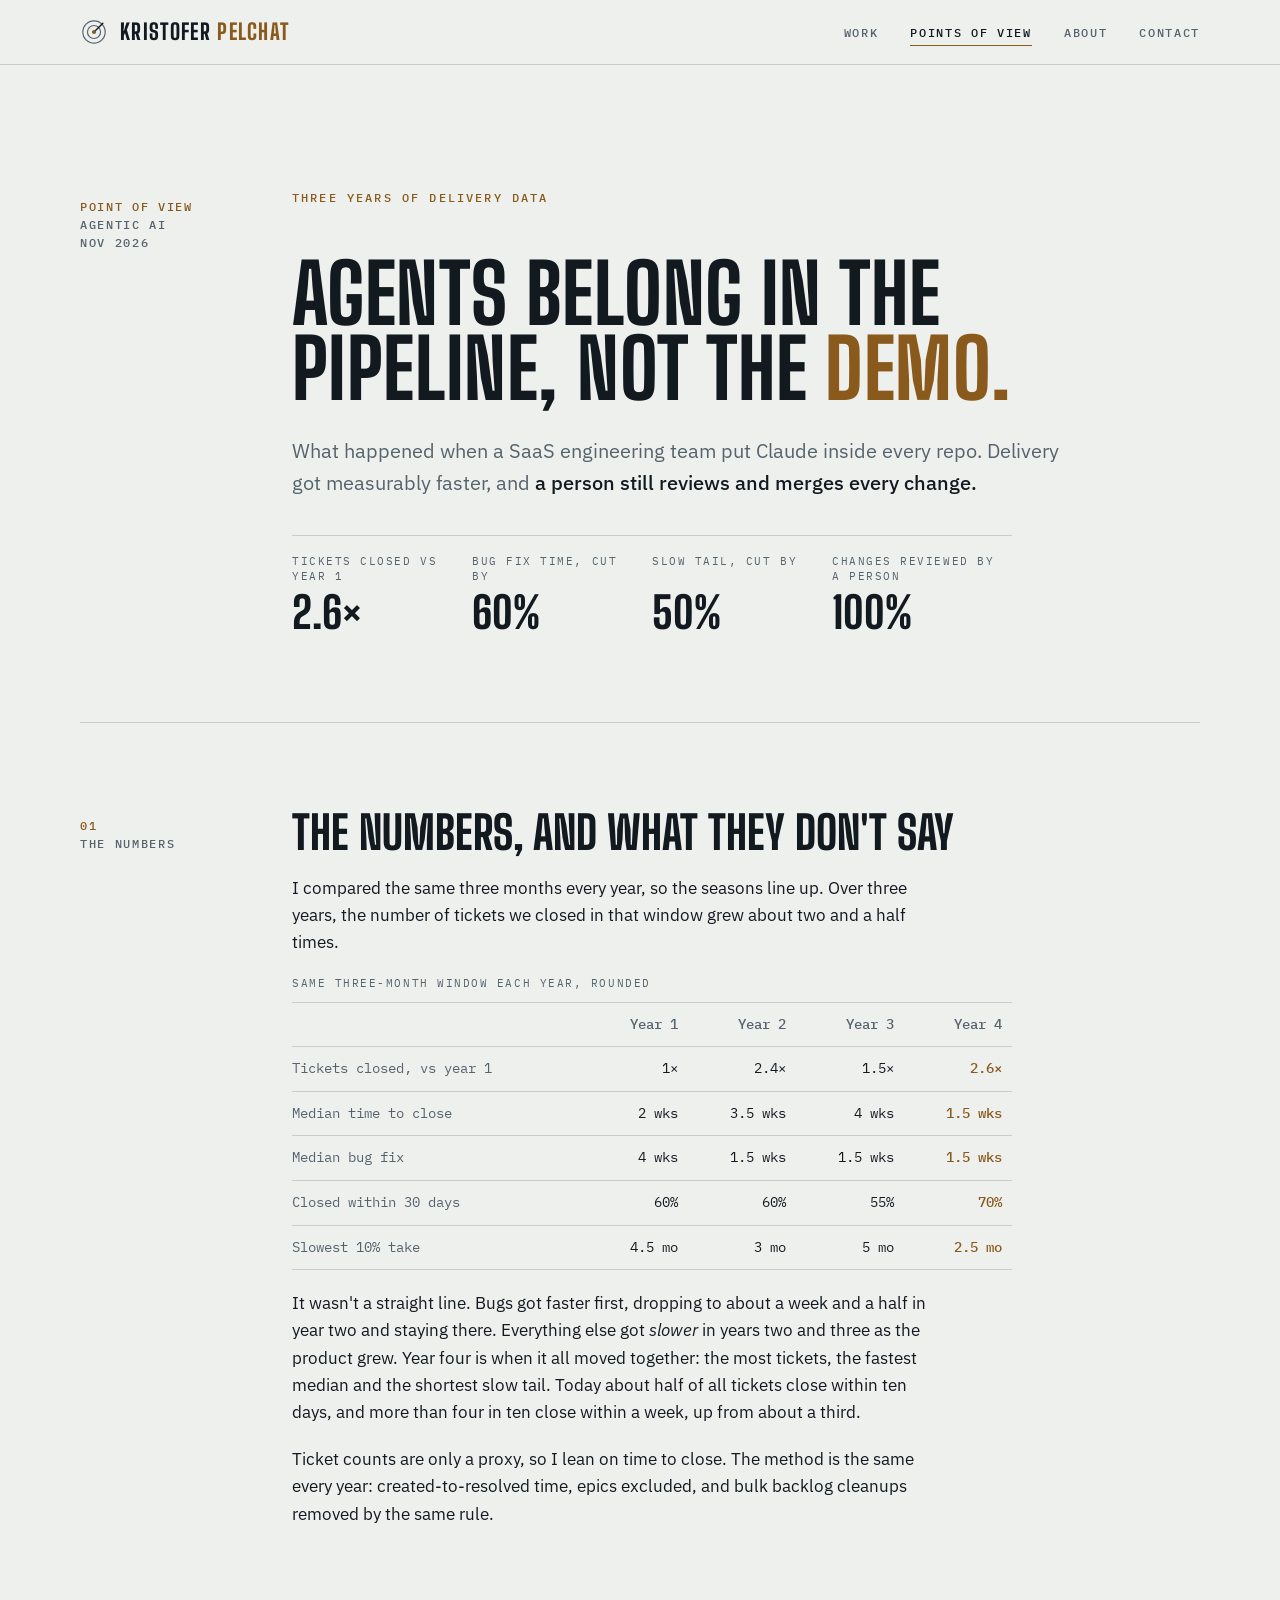
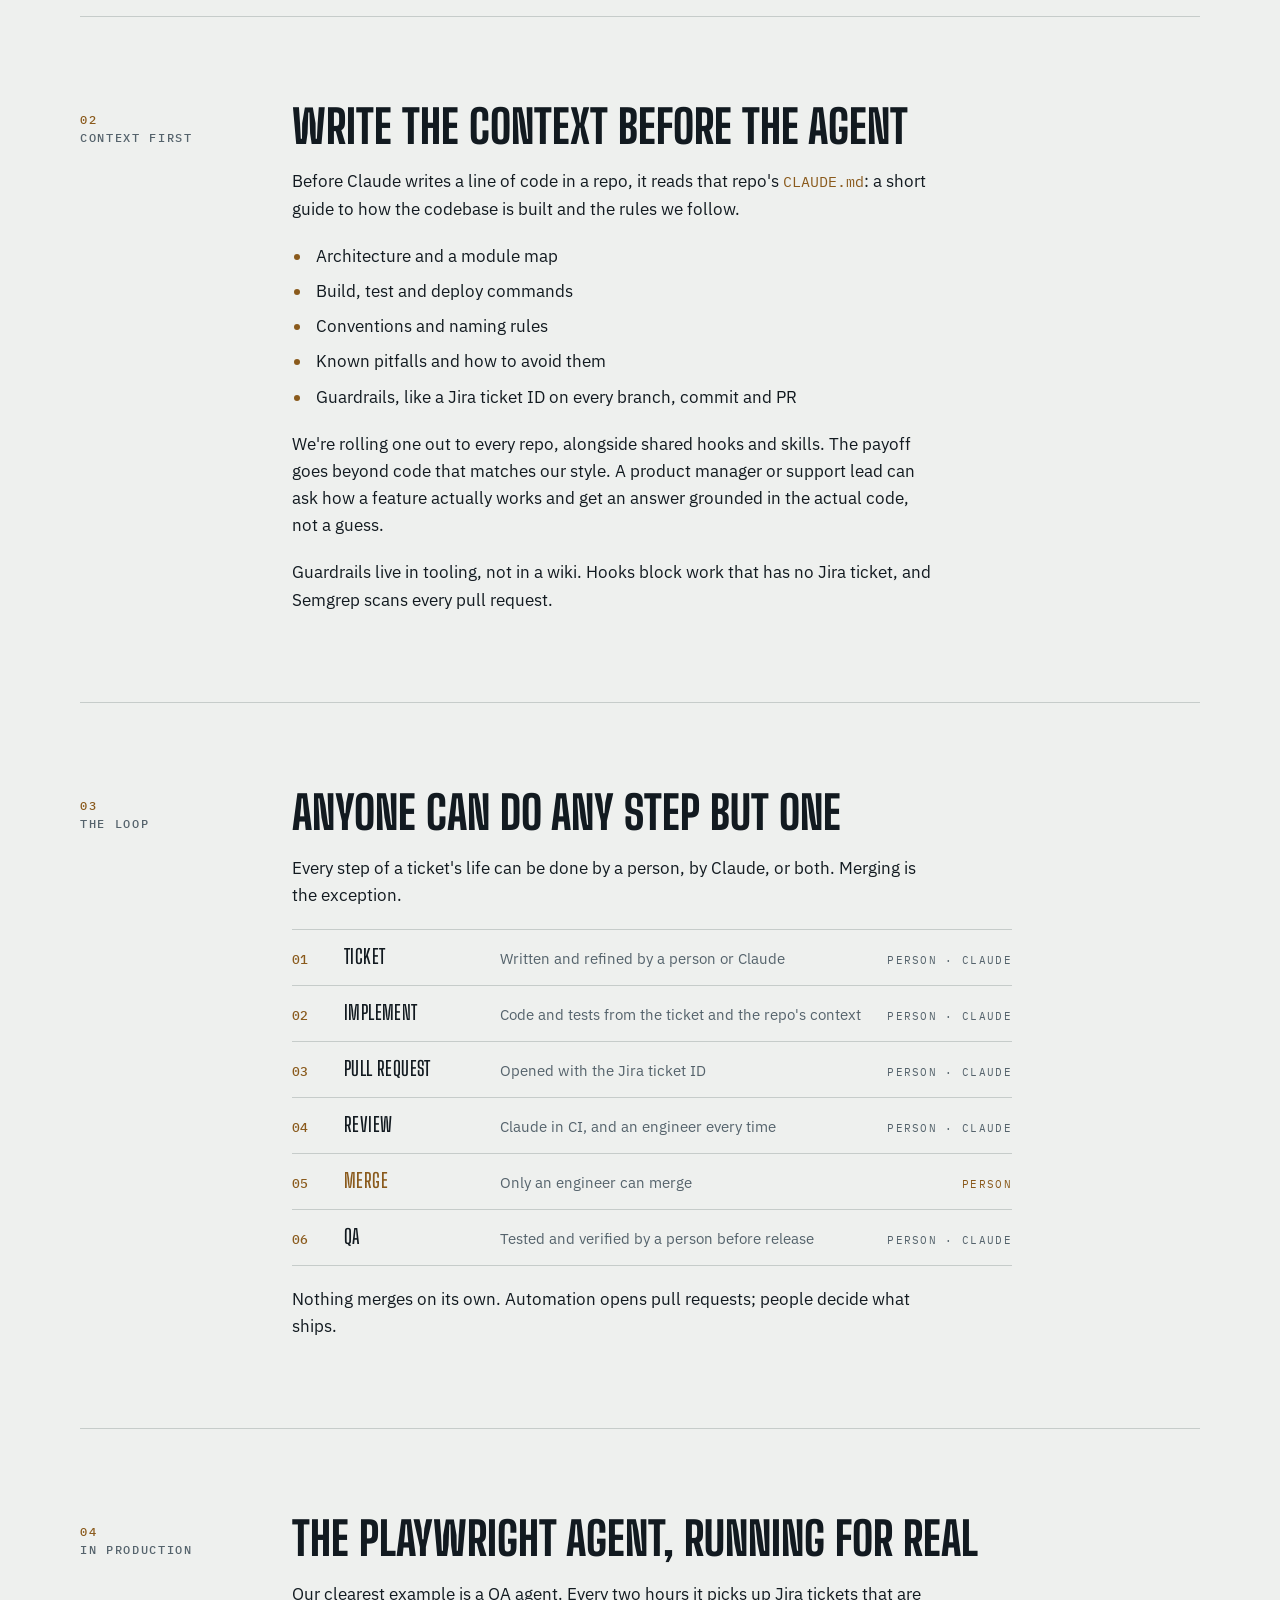
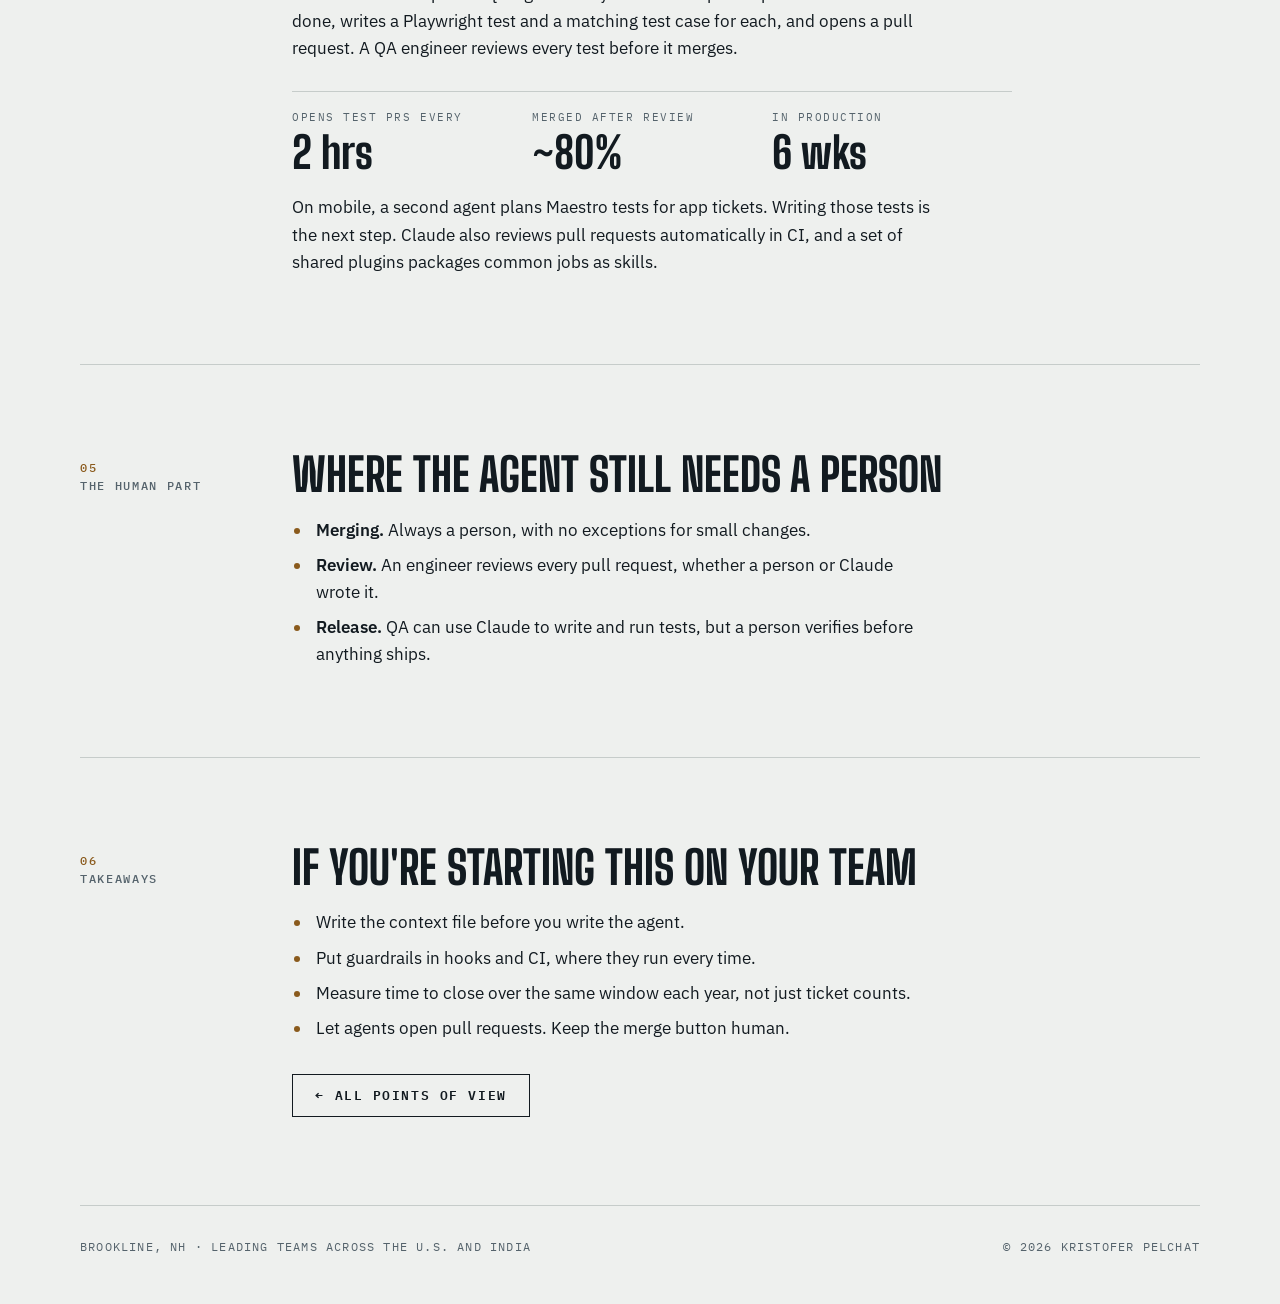
==== pov/agents-in-the-pipeline.html @ 8f32f353 "Add agents-in-the-pipeline point of view" ====
<!doctype html>
<html lang="en">
<head>
<meta charset="utf-8">
<meta name="viewport" content="width=device-width,initial-scale=1,viewport-fit=cover">
<title>Agents belong in the pipeline, not the demo · Kristofer Pelchat</title>
<meta name="description" content="What three years of delivery data say about putting Claude to work inside an engineering team, and why a person still merges every change.">
<link rel="canonical" href="https://kristoferpelchat.com/pov/agents-in-the-pipeline">
<meta property="og:type" content="article">
<meta property="og:site_name" content="Kristofer Pelchat">
<meta property="og:url" content="https://kristoferpelchat.com/pov/agents-in-the-pipeline">
<meta property="og:title" content="Agents belong in the pipeline, not the demo">
<meta property="og:description" content="What three years of delivery data say about putting Claude to work inside an engineering team, and why a person still merges every change.">
<meta property="og:image" content="https://kristoferpelchat.com/og-image.png">
<meta property="og:image:width" content="1200">
<meta property="og:image:height" content="630">
<meta property="og:image:alt" content="Kristofer Pelchat, Engineering leadership and agentic AI: I build the teams and the platforms that ship.">
<meta property="article:published_time" content="2026-11-23">
<meta name="twitter:card" content="summary_large_image">
<link rel="icon" href="/favicon.ico" sizes="48x48">
<link rel="icon" href="/favicon.svg" type="image/svg+xml">
<link rel="apple-touch-icon" href="/apple-touch-icon.png">
<meta name="theme-color" content="#0d151c" media="(prefers-color-scheme: dark)">
<meta name="theme-color" content="#eef0ee" media="(prefers-color-scheme: light)">
<link rel="preconnect" href="https://fonts.googleapis.com">
<link rel="preconnect" href="https://fonts.gstatic.com" crossorigin>
<link rel="stylesheet" href="https://fonts.googleapis.com/css2?family=Big+Shoulders+Display:wght@600;800&family=IBM+Plex+Sans:wght@400;500;600&family=IBM+Plex+Mono:wght@400;500&display=swap">
<script>document.documentElement.classList.add('js')</script>
<link rel="stylesheet" href="../styles.css">
<script src="../script.js" defer></script>
</head>
<body>

<header class="top" id="header">
  <div class="wrap">
    <a class="mark" href="../" aria-label="Kristofer Pelchat, home">
      <svg viewBox="0 0 240 240" aria-hidden="true"><g class="g" stroke-width="10" fill="none"><circle cx="120" cy="120" r="96"/><circle cx="120" cy="120" r="56"/></g><line class="l" x1="120" y1="120" x2="196" y2="44" stroke-width="12" stroke-linecap="round"/><circle class="d" cx="120" cy="120" r="18"/></svg>
      <span aria-hidden="true">Kristofer <span>Pelchat</span></span>
    </a>
    <nav class="primary" aria-label="Primary"><ul>
      <li><a href="../#work">Work</a></li>
      <li><a href="../#pov" aria-current="page">Points of view</a></li>
      <li><a href="../#about">About</a></li>
      <li><a href="../#contact">Contact</a></li>
    </ul></nav>
    <button class="burger" type="button" aria-label="Menu" aria-expanded="false" aria-controls="menu"><span></span><span></span></button>
  </div>
</header>
<nav class="menu" id="menu" aria-label="Mobile"><ul>
  <li><a href="../#work">Work</a></li>
  <li><a href="../#pov" aria-current="page">Points of view</a></li>
  <li><a href="../#about">About</a></li>
  <li><a href="../#contact">Contact</a></li>
</ul></nav>

<main class="wrap post" id="top">
  <article aria-labelledby="h-post">
    <section class="post-head">
      <div class="rail" data-reveal><b>Point of view</b>Agentic AI<br><time datetime="2026-11-23">Nov 2026</time></div>
      <div class="stack">
        <p class="eyebrow" data-reveal>Three years of delivery data</p>
        <h1 id="h-post" data-reveal data-reveal-delay="100">Agents belong in the pipeline, not the <em>demo.</em></h1>
        <p class="lede" data-reveal data-reveal-delay="200">What happened when a SaaS engineering team put Claude inside every repo. Delivery got measurably faster, and <strong>a person still reviews and merges every change.</strong></p>
        <dl class="readout" data-reveal data-reveal-delay="300">
          <div><dt>Tickets closed vs year 1</dt><dd>2.6×</dd></div>
          <div><dt>Bug fix time, cut by</dt><dd>60%</dd></div>
          <div><dt>Slow tail, cut by</dt><dd>50%</dd></div>
          <div><dt>Changes reviewed by a person</dt><dd>100%</dd></div>
        </dl>
      </div>
    </section>

    <section aria-labelledby="h-numbers">
      <div class="rail" data-reveal><b>01</b>The numbers</div>
      <div class="stack prose" data-reveal data-reveal-delay="80">
        <h2 id="h-numbers">The numbers, and what they don't say</h2>
        <p>I compared the same three months every year, so the seasons line up. Over three years, the number of tickets we closed in that window grew about two and a half times.</p>
        <div class="table-wrap" role="region" aria-labelledby="cap-fall" tabindex="0">
          <table class="data">
            <caption id="cap-fall">Same three-month window each year, rounded</caption>
            <thead><tr><th scope="col"><span class="sr">Measure</span></th><th scope="col">Year 1</th><th scope="col">Year 2</th><th scope="col">Year 3</th><th scope="col">Year 4</th></tr></thead>
            <tbody>
              <tr><th scope="row">Tickets closed, vs year 1</th><td>1×</td><td>2.4×</td><td>1.5×</td><td class="hi">2.6×</td></tr>
              <tr><th scope="row">Median time to close</th><td>2 wks</td><td>3.5 wks</td><td>4 wks</td><td class="hi">1.5 wks</td></tr>
              <tr><th scope="row">Median bug fix</th><td>4 wks</td><td>1.5 wks</td><td>1.5 wks</td><td class="hi">1.5 wks</td></tr>
              <tr><th scope="row">Closed within 30 days</th><td>60%</td><td>60%</td><td>55%</td><td class="hi">70%</td></tr>
              <tr><th scope="row">Slowest 10% take</th><td>4.5 mo</td><td>3 mo</td><td>5 mo</td><td class="hi">2.5 mo</td></tr>
            </tbody>
          </table>
        </div>
        <p>It wasn't a straight line. Bugs got faster first, dropping to about a week and a half in year two and staying there. Everything else got <em>slower</em> in years two and three as the product grew. Year four is when it all moved together: the most tickets, the fastest median and the shortest slow tail. Today about half of all tickets close within ten days, and more than four in ten close within a week, up from about a third.</p>
        <p>Ticket counts are only a proxy, so I lean on time to close. The method is the same every year: created-to-resolved time, epics excluded, and bulk backlog cleanups removed by the same rule.</p>
      </div>
    </section>

    <section aria-labelledby="h-context">
      <div class="rail" data-reveal><b>02</b>Context first</div>
      <div class="stack prose" data-reveal data-reveal-delay="80">
        <h2 id="h-context">Write the context before the agent</h2>
        <p>Before Claude writes a line of code in a repo, it reads that repo's <code>CLAUDE.md</code>: a short guide to how the codebase is built and the rules we follow.</p>
        <ul>
          <li>Architecture and a module map</li>
          <li>Build, test and deploy commands</li>
          <li>Conventions and naming rules</li>
          <li>Known pitfalls and how to avoid them</li>
          <li>Guardrails, like a Jira ticket ID on every branch, commit and PR</li>
        </ul>
        <p>We're rolling one out to every repo, alongside shared hooks and skills. The payoff goes beyond code that matches our style. A product manager or support lead can ask how a feature actually works and get an answer grounded in the actual code, not a guess.</p>
        <p>Guardrails live in tooling, not in a wiki. Hooks block work that has no Jira ticket, and Semgrep scans every pull request.</p>
      </div>
    </section>

    <section aria-labelledby="h-loop">
      <div class="rail" data-reveal><b>03</b>The loop</div>
      <div class="stack prose" data-reveal data-reveal-delay="80">
        <h2 id="h-loop">Anyone can do any step but one</h2>
        <p>Every step of a ticket's life can be done by a person, by Claude, or both. Merging is the exception.</p>
        <ol class="flow">
          <li><span class="step">Ticket</span><span class="what">Written and refined by a person or Claude</span><span class="who">Person · Claude</span></li>
          <li><span class="step">Implement</span><span class="what">Code and tests from the ticket and the repo's context</span><span class="who">Person · Claude</span></li>
          <li><span class="step">Pull request</span><span class="what">Opened with the Jira ticket ID</span><span class="who">Person · Claude</span></li>
          <li><span class="step">Review</span><span class="what">Claude in CI, and an engineer every time</span><span class="who">Person · Claude</span></li>
          <li class="human"><span class="step">Merge</span><span class="what">Only an engineer can merge</span><span class="who">Person</span></li>
          <li><span class="step">QA</span><span class="what">Tested and verified by a person before release</span><span class="who">Person · Claude</span></li>
        </ol>
        <p>Nothing merges on its own. Automation opens pull requests; people decide what ships.</p>
      </div>
    </section>

    <section aria-labelledby="h-agent">
      <div class="rail" data-reveal><b>04</b>In production</div>
      <div class="stack prose" data-reveal data-reveal-delay="80">
        <h2 id="h-agent">The Playwright agent, running for real</h2>
        <p>Our clearest example is a QA agent. Every two hours it picks up Jira tickets that are done, writes a Playwright test and a matching test case for each, and opens a pull request. A QA engineer reviews every test before it merges.</p>
        <dl class="readout three">
          <div><dt>Opens test PRs every</dt><dd>2 hrs</dd></div>
          <div><dt>Merged after review</dt><dd>~80%</dd></div>
          <div><dt>In production</dt><dd>6 wks</dd></div>
        </dl>
        <p>On mobile, a second agent plans Maestro tests for app tickets. Writing those tests is the next step. Claude also reviews pull requests automatically in CI, and a set of shared plugins packages common jobs as skills.</p>
      </div>
    </section>

    <section aria-labelledby="h-human">
      <div class="rail" data-reveal><b>05</b>The human part</div>
      <div class="stack prose" data-reveal data-reveal-delay="80">
        <h2 id="h-human">Where the agent still needs a person</h2>
        <ul>
          <li><strong>Merging.</strong> Always a person, with no exceptions for small changes.</li>
          <li><strong>Review.</strong> An engineer reviews every pull request, whether a person or Claude wrote it.</li>
          <li><strong>Release.</strong> QA can use Claude to write and run tests, but a person verifies before anything ships.</li>
        </ul>
      </div>
    </section>

    <section aria-labelledby="h-takeaways">
      <div class="rail" data-reveal><b>06</b>Takeaways</div>
      <div class="stack prose" data-reveal data-reveal-delay="80">
        <h2 id="h-takeaways">If you're starting this on your team</h2>
        <ul>
          <li>Write the context file before you write the agent.</li>
          <li>Put guardrails in hooks and CI, where they run every time.</li>
          <li>Measure time to close over the same window each year, not just ticket counts.</li>
          <li>Let agents open pull requests. Keep the merge button human.</li>
        </ul>
        <p class="post-foot"><a class="btn" href="../#pov"><span class="arrow l" aria-hidden="true">←</span> All points of view</a></p>
      </div>
    </section>
  </article>
</main>

<footer>
  <div class="wrap">
    <span>Brookline, NH · leading teams across the U.S. and India</span>
    <span>© 2026 Kristofer Pelchat</span>
  </div>
</footer>

</body>
</html>
---- styles.css ----
/* Layout: one editorial column on a deep-marine field; a mono "instrument readout" rail labels each section. Dark-first. */
:root {
  --bg: #0d151c;        /* deep marine */
  --surface: #131f29;
  --fg: #e6e9ea;
  --muted: #8d9ba5;
  --rule: #24333f;
  --accent: #c99a52;    /* brass */
  --accent-ink: #0d151c;
  --display: "Big Shoulders Display", "Arial Narrow", Impact, sans-serif;
  --body: "IBM Plex Sans", "Helvetica Neue", Arial, sans-serif;
  --mono: "IBM Plex Mono", ui-monospace, Menlo, Consolas, monospace;
  --ease: cubic-bezier(.22, .61, .36, 1);
  --hdr: 64px;
  color-scheme: dark;
}
@media (prefers-color-scheme: light) { :root:not([data-theme="dark"]) {
  --bg: #eef0ee; --surface: #e3e6e4; --fg: #121a20; --muted: #55636c; --rule: #c6ccca; --accent: #8a5a1c; --accent-ink: #f4f2ec; color-scheme: light; } }
:root[data-theme="light"] {
  --bg: #eef0ee; --surface: #e3e6e4; --fg: #121a20; --muted: #55636c; --rule: #c6ccca; --accent: #8a5a1c; --accent-ink: #f4f2ec; color-scheme: light; }

* { box-sizing: border-box; }
html { scroll-behavior: smooth; scroll-padding-top: calc(var(--hdr) + env(safe-area-inset-top, 0px)); overflow-x: clip; }
body { margin: 0; background: var(--bg); color: var(--fg); font: 400 17px/1.6 var(--body); padding-inline: clamp(16px, 5vw, 64px); -webkit-font-smoothing: antialiased; overflow-x: clip; }
html.menu-open { overflow: hidden; }
a { color: inherit; }
img { max-width: 100%; }
a:focus-visible, button:focus-visible, input:focus-visible, select:focus-visible, textarea:focus-visible { outline: 2px solid var(--accent); outline-offset: 3px; }
.wrap { max-width: 1120px; margin-inline: auto; }

/* nav: fixed translucent bar that tucks away on scroll-down and returns on scroll-up */
header.top { position: fixed; inset: 0 0 auto; z-index: 20; padding: env(safe-area-inset-top, 0px) clamp(16px, 5vw, 64px) 0; background: color-mix(in srgb, var(--bg) 78%, transparent); backdrop-filter: blur(14px); -webkit-backdrop-filter: blur(14px); border-bottom: 1px solid var(--rule); transition: transform .4s var(--ease); }
header.top.is-hidden { transform: translateY(-110%); }
header.top .wrap { display: flex; align-items: center; justify-content: space-between; gap: 16px; height: var(--hdr); }
.mark { display: inline-flex; align-items: center; gap: 12px; font: 800 22px/1 var(--display); letter-spacing: .06em; text-transform: uppercase; text-decoration: none; }
.mark span span { color: var(--accent); }
.mark svg { width: 28px; height: 28px; flex: none; transform-origin: 50% 50%; }
.mark svg .g { stroke: var(--muted); }
.mark svg .l { stroke: var(--fg); }
.mark svg .d { fill: var(--accent); }
nav.primary ul { display: flex; gap: clamp(14px, 3vw, 32px); list-style: none; margin: 0; padding: 0; }
nav.primary a, .menu a { text-decoration: none; color: var(--muted); transition: color .25s ease; }
nav.primary a { position: relative; font: 500 12px/1 var(--mono); letter-spacing: .14em; text-transform: uppercase; white-space: nowrap; padding-block: 6px; }
nav.primary a::after { content: ""; position: absolute; left: 0; right: 0; bottom: 0; height: 1px; background: var(--accent); transform: scaleX(0); transform-origin: left; transition: transform .35s var(--ease); }
nav.primary a:hover, nav.primary a[aria-current], .menu a:hover, .menu a[aria-current] { color: var(--fg); }
nav.primary a[aria-current]::after { transform: scaleX(1); }

.burger { display: none; flex-direction: column; justify-content: center; align-items: center; gap: 5px; width: 44px; height: 44px; margin-right: -10px; padding: 0; background: none; border: 0; cursor: pointer; }
.burger span { display: block; width: 22px; height: 2px; background: var(--fg); transition: transform .3s ease; }
.burger[aria-expanded="true"] span:first-child { transform: translateY(3.5px) rotate(45deg); }
.burger[aria-expanded="true"] span:last-child { transform: translateY(-3.5px) rotate(-45deg); }

.menu { position: fixed; inset: 0; z-index: 15; display: flex; flex-direction: column; justify-content: center; padding: var(--hdr) clamp(20px, 6vw, 40px) 40px; background: var(--bg); visibility: hidden; opacity: 0; transition: opacity .3s ease, visibility 0s linear .3s; }
.menu.is-open { visibility: visible; opacity: 1; transition: opacity .3s ease; }
.menu ul { list-style: none; margin: 0; padding: 0; }
.menu li + li { border-top: 1px solid var(--rule); }
.menu a { display: block; padding: 14px 0; font: 800 clamp(34px, 10vw, 48px)/1 var(--display); text-transform: uppercase; letter-spacing: .01em; transform: translateY(12px); opacity: 0; transition: transform .45s var(--ease), opacity .45s var(--ease), color .25s ease; }
.menu.is-open a { transform: none; opacity: 1; }
.menu.is-open li:nth-child(2) a { transition-delay: 50ms; }
.menu.is-open li:nth-child(3) a { transition-delay: 100ms; }
.menu.is-open li:nth-child(4) a { transition-delay: 150ms; }
@media (max-width: 760px) { nav.primary { display: none; } .burger { display: flex; } }
@media (min-width: 761px) { .menu { display: none; } }

main { padding-top: var(--hdr); }

/* section scaffold */
section { display: grid; grid-template-columns: 180px minmax(0, 1fr); gap: 32px; padding-block: clamp(56px, 9vw, 112px); border-bottom: 1px solid var(--rule); }
.rail { font: 500 12px/1.5 var(--mono); letter-spacing: .14em; text-transform: uppercase; color: var(--muted); padding-top: 6px; }
.rail b { display: block; color: var(--accent); font-weight: 500; }
@media (max-width: 760px) { section { grid-template-columns: minmax(0, 1fr); gap: 20px; } }

.eyebrow { font: 500 12px/1 var(--mono); letter-spacing: .18em; text-transform: uppercase; color: var(--accent); margin: 0 0 24px; }
h1, h2, h3 { font-family: var(--display); text-transform: uppercase; text-wrap: balance; margin: 0; }
h1 { font-weight: 800; font-size: clamp(48px, 8.4vw, 112px); line-height: .92; letter-spacing: .005em; }
h1 em { font-style: normal; color: var(--accent); }
h2 { font-weight: 800; font-size: clamp(36px, 5vw, 60px); line-height: .95; }
h3 { font-weight: 600; font-size: clamp(24px, 2.6vw, 30px); line-height: 1.05; letter-spacing: .01em; }
p { max-width: 64ch; margin: 0; }
.lede { font-size: clamp(18px, 1.6vw, 20px); color: var(--muted); }
.lede strong { color: var(--fg); font-weight: 500; }
.stack { display: grid; gap: 28px; }

/* hero */
.hero { padding-block: clamp(72px, 12vw, 152px); }
.ctas { display: flex; gap: 12px; flex-wrap: wrap; }
.btn { display: inline-flex; align-items: center; gap: 10px; padding: 14px 22px; font: 600 13px/1 var(--mono); letter-spacing: .12em; text-transform: uppercase; text-decoration: none; border: 1px solid var(--fg); transition: transform .25s var(--ease), background-color .25s ease, color .25s ease; }
.btn.primary { background: var(--accent); border-color: var(--accent); color: var(--accent-ink); }
.btn:not(.primary):hover { background: var(--fg); color: var(--bg); }
.btn:hover { transform: translateY(-1px); }
.readout { display: grid; grid-template-columns: repeat(4, minmax(0, 1fr)); border-top: 1px solid var(--rule); margin: 8px 0 0; }
.readout div { padding: 18px 16px 0 0; }
.readout dt { font: 400 11px/1.4 var(--mono); letter-spacing: .14em; text-transform: uppercase; color: var(--muted); }
.readout dd { margin: 6px 0 0; font: 800 clamp(30px, 3.4vw, 44px)/1 var(--display); font-variant-numeric: tabular-nums; }
@media (max-width: 640px) { .readout { grid-template-columns: repeat(2, minmax(0, 1fr)); row-gap: 12px; } }

/* work index: rows on the left, a sticky preview that follows the hovered row */
.work-index { display: grid; grid-template-columns: minmax(0, 1fr) 340px; gap: 48px; align-items: start; }
.work { list-style: none; margin: 0; padding: 0; border-top: 1px solid var(--rule); }
.work > li { display: grid; grid-template-columns: 56px minmax(0, 1fr) auto; gap: 8px 24px; padding-block: 28px; border-bottom: 1px solid var(--rule); transition: opacity .35s ease; }
@media (hover: hover) { .work-index:hover .work > li:not(.is-active) { opacity: .42; } }
.work h3 { font-size: clamp(28px, 3.4vw, 42px); }
.work .n { font: 500 13px/1.9 var(--mono); color: var(--accent); font-variant-numeric: tabular-nums; }
.work .meta { font: 400 12px/1.5 var(--mono); letter-spacing: .1em; text-transform: uppercase; color: var(--muted); margin-top: 8px; }
.work p { color: var(--muted); margin-top: 10px; font-size: 16px; }
.work .points { margin: 10px 0 0; padding-left: 18px; color: var(--muted); font-size: 16px; }
.work .points li { padding-left: 4px; }
.work .points li::marker { color: var(--accent); }
.work .points li + li { margin-top: 4px; }
.work .yr { font: 500 13px/1.9 var(--mono); color: var(--muted); white-space: nowrap; font-variant-numeric: tabular-nums; }
.preview { position: sticky; top: calc(var(--hdr) + 32px); height: 440px; background: var(--surface); border: 1px solid var(--rule); overflow: hidden; }
.panel { position: absolute; inset: 0; opacity: 0; transform: scale(1.03); transition: opacity .5s ease, transform .9s var(--ease); }
.panel.is-active { opacity: 1; transform: none; }
.panel svg { position: absolute; inset: 0; width: 100%; height: 100%; }
.panel figcaption { position: absolute; left: 24px; right: 24px; bottom: 22px; font: 400 12px/1.5 var(--mono); letter-spacing: .04em; color: var(--fg); }
.panel .dim { stroke: var(--rule); }
.panel .mid { stroke: var(--muted); }
.panel .hi { stroke: var(--fg); }
.panel .acc { fill: var(--accent); }
.panel .accs { stroke: var(--accent); }
.panel .soft { fill: color-mix(in srgb, var(--fg) 6%, transparent); }
.panel text { fill: var(--muted); font: 500 12px var(--mono); letter-spacing: .2em; }
.panel text.on { fill: var(--fg); }
@media (max-width: 960px) { .work-index { grid-template-columns: minmax(0, 1fr); } .preview { display: none; } }
@media (max-width: 560px) { .work > li { grid-template-columns: 36px minmax(0, 1fr); } .work .yr { grid-column: 2; } }

/* points of view */
.pov { display: grid; grid-template-columns: repeat(3, minmax(0, 1fr)); gap: 0; border-top: 1px solid var(--rule); }
.pov article { padding: 24px 24px 24px 0; display: grid; gap: 12px; align-content: start; }
.pov article + article { padding-left: 24px; border-left: 1px solid var(--rule); }
.pov p { color: var(--muted); font-size: 15px; }
.pov .tag { font: 400 11px/1.4 var(--mono); letter-spacing: .14em; text-transform: uppercase; color: var(--accent); }
@media (max-width: 860px) { .pov { grid-template-columns: minmax(0, 1fr); } .pov article + article { padding-left: 0; border-left: 0; border-top: 1px solid var(--rule); } }
.pov h3 a { text-decoration: none; background: linear-gradient(var(--accent), var(--accent)) 0 100% / 0 2px no-repeat; transition: background-size .35s var(--ease); }
.pov h3 a:hover, .pov h3 a:focus-visible { background-size: 100% 2px; }
.pov .more { font: 500 12px/1 var(--mono); letter-spacing: .12em; text-transform: uppercase; color: var(--fg); text-decoration-color: var(--accent); text-underline-offset: 4px; }

/* point-of-view article pages (pov/*.html) */
.post section { padding-block: clamp(48px, 7vw, 88px); }
.post .post-head { padding-block: clamp(64px, 10vw, 128px) clamp(48px, 7vw, 88px); }
.post h1 { font-size: clamp(44px, 6.4vw, 88px); }
.prose h2 { font-size: clamp(30px, 3.8vw, 46px); }
.prose { gap: 20px; }
.prose p, .prose li { color: var(--fg); }
.prose ul { margin: 0; padding-left: 20px; max-width: 64ch; }
.prose ul li { padding-left: 4px; }
.prose ul li::marker { color: var(--accent); }
.prose ul li + li { margin-top: 8px; }
.prose strong { font-weight: 600; }
.prose code { font: 400 .88em var(--mono); color: var(--accent); }
.sr { position: absolute; width: 1px; height: 1px; overflow: hidden; clip-path: inset(50%); white-space: nowrap; }
.table-wrap { overflow-x: auto; max-width: 720px; }
.data { width: 100%; border-collapse: collapse; font: 400 14px/1.4 var(--mono); font-variant-numeric: tabular-nums; }
.data caption { text-align: left; font-size: 11px; letter-spacing: .14em; text-transform: uppercase; color: var(--muted); padding-bottom: 10px; }
.data th, .data td { padding: 12px 10px; border-bottom: 1px solid var(--rule); text-align: right; }
.data thead th { font-weight: 500; color: var(--muted); border-top: 1px solid var(--rule); }
.data tbody th { text-align: left; font-weight: 400; color: var(--muted); padding-left: 0; }
.data td.hi { color: var(--accent); font-weight: 500; }
.flow { list-style: none; margin: 0; padding: 0; counter-reset: flow; border-top: 1px solid var(--rule); max-width: 720px; }
.flow li { counter-increment: flow; display: grid; grid-template-columns: 36px 140px minmax(0, 1fr) auto; gap: 4px 16px; align-items: baseline; padding-block: 14px; border-bottom: 1px solid var(--rule); }
.flow li::before { content: counter(flow, decimal-leading-zero); font: 500 13px/1.6 var(--mono); color: var(--accent); }
.flow .step { font: 600 20px/1.2 var(--display); text-transform: uppercase; letter-spacing: .02em; }
.flow .what { color: var(--muted); font-size: 15px; }
.flow .who { font: 400 11px/1.6 var(--mono); letter-spacing: .12em; text-transform: uppercase; color: var(--muted); white-space: nowrap; }
.flow .human .step, .flow .human .who { color: var(--accent); }
@media (max-width: 640px) { .flow li { grid-template-columns: 36px minmax(0, 1fr); } .flow .what, .flow .who { grid-column: 2; } }
.post .readout { max-width: 720px; }
.readout.three { grid-template-columns: repeat(3, minmax(0, 1fr)); }
.post .readout div { display: flex; flex-direction: column; }
.post .readout dd { margin-top: auto; padding-top: 6px; }
.post-foot { margin-top: 12px; }

/* career line */
.line { list-style: none; margin: 0; padding: 0; display: grid; }
.line li { display: grid; grid-template-columns: 120px minmax(0, 1fr); gap: 20px; padding-block: 14px; border-bottom: 1px solid var(--rule); }
.line .when { font: 400 13px/1.6 var(--mono); color: var(--muted); font-variant-numeric: tabular-nums; }
.line .what { font-weight: 500; }
.line .what span { color: var(--muted); font-weight: 400; }
.about-grid { display: grid; grid-template-columns: minmax(0, 1fr) minmax(0, 1fr); gap: 48px; }
@media (max-width: 860px) { .about-grid { grid-template-columns: minmax(0, 1fr); } }
.stackline { font: 400 13px/1.9 var(--mono); color: var(--muted); }

/* contact */
.contact-grid { display: grid; grid-template-columns: minmax(0, 1fr) minmax(0, 1.1fr); gap: 48px; }
@media (max-width: 860px) { .contact-grid { grid-template-columns: minmax(0, 1fr); } }
.direct { display: grid; gap: 14px; }
.direct div { display: grid; gap: 2px; }
.direct dt { font: 400 11px/1.4 var(--mono); letter-spacing: .14em; text-transform: uppercase; color: var(--muted); }
.direct dd { margin: 0; font-size: 18px; user-select: all; overflow-wrap: anywhere; }
.direct dd a { text-decoration-color: var(--accent); text-underline-offset: 4px; user-select: auto; }
form { display: grid; gap: 16px; background: var(--surface); padding: clamp(20px, 3vw, 32px); border: 1px solid var(--rule); }
.row { display: grid; grid-template-columns: minmax(0, 1fr) minmax(0, 1fr); gap: 16px; }
@media (max-width: 520px) { .row { grid-template-columns: minmax(0, 1fr); } }
label { display: grid; gap: 6px; font: 400 11px/1.4 var(--mono); letter-spacing: .14em; text-transform: uppercase; color: var(--muted); }
input, select, textarea { font: 400 16px/1.4 var(--body); color: var(--fg); background: var(--bg); border: 1px solid var(--rule); padding: 12px; border-radius: 0; width: 100%; transition: border-color .25s ease; }
input:focus, select:focus, textarea:focus { border-color: var(--muted); }
textarea { min-height: 120px; resize: vertical; }
form .btn { justify-self: start; cursor: pointer; }
.note { font: 400 12px/1.5 var(--mono); color: var(--muted); }
#status { font: 400 13px/1.5 var(--mono); color: var(--accent); }

footer .wrap { display: flex; justify-content: space-between; gap: 16px; flex-wrap: wrap; padding-block: 32px calc(48px + env(safe-area-inset-bottom, 0px)); font: 400 12px/1.5 var(--mono); letter-spacing: .1em; text-transform: uppercase; color: var(--muted); }

/* phones */
@media (max-width: 560px) {
  :root { --hdr: 58px; }
  body { font-size: 16px; }
  .mark { font-size: 19px; gap: 10px; }
  .mark svg { width: 24px; height: 24px; }
  section { padding-block: 56px; }
  .hero { padding-block: 40px 64px; }
  .hero .rail { display: none; }
  h1 { font-size: clamp(44px, 13.5vw, 64px); }
  .eyebrow { margin-bottom: 16px; }
  .stack { gap: 22px; }
  .ctas { flex-direction: column; }
  .ctas .btn { justify-content: space-between; }
  .readout dd { font-size: 30px; }
  .readout div:last-child dd { font-size: 24px; }
  .work > li { gap: 6px 14px; padding-block: 22px; }
  .work h3 { font-size: 26px; }
  .work p, .work .points { font-size: 15px; }
  .pov article { padding-block: 20px; }
  .line li { grid-template-columns: 92px minmax(0, 1fr); gap: 12px; font-size: 15px; }
  .line .when { font-size: 12px; }
  .direct dd { font-size: 16px; }
  form { margin-inline: calc(clamp(16px, 5vw, 64px) * -1); border-inline: 0; }
  form .btn { justify-self: stretch; justify-content: space-between; }
  footer .wrap { flex-direction: column; gap: 6px; }
}

/* motion: everything below is skipped under reduced motion, and reveals only hide content once JS is running */
@media (prefers-reduced-motion: no-preference) {
  @keyframes pageIn { from { opacity: 0; } }
  html { animation: pageIn .28s ease; }

  .js [data-reveal] { opacity: 0; transform: translateY(26px); transition: opacity .85s var(--ease) var(--rd, 0ms), transform .85s var(--ease) var(--rd, 0ms); }
  .js [data-reveal].is-in { opacity: 1; transform: none; }

  @keyframes jiggle { 22% { transform: rotate(-8deg); } 45% { transform: rotate(6deg); } 70% { transform: rotate(-3deg); } }
  .mark:hover svg { animation: jiggle .6s ease; }

  .arrow { display: inline-block; transition: transform .35s var(--ease); }
  a:hover .arrow.r { transform: translateX(5px); }
  a:hover .arrow.d { transform: translateY(4px); }
  a:hover .arrow.u { transform: translate(3px, -3px); }
  a:hover .arrow.l { transform: translateX(-5px); }
  button:hover .arrow.r { transform: translateX(5px); }
}
@media (prefers-reduced-motion: reduce) {
  html { scroll-behavior: auto; }
  header.top, .panel, .menu, .menu a { transition: none; }
}
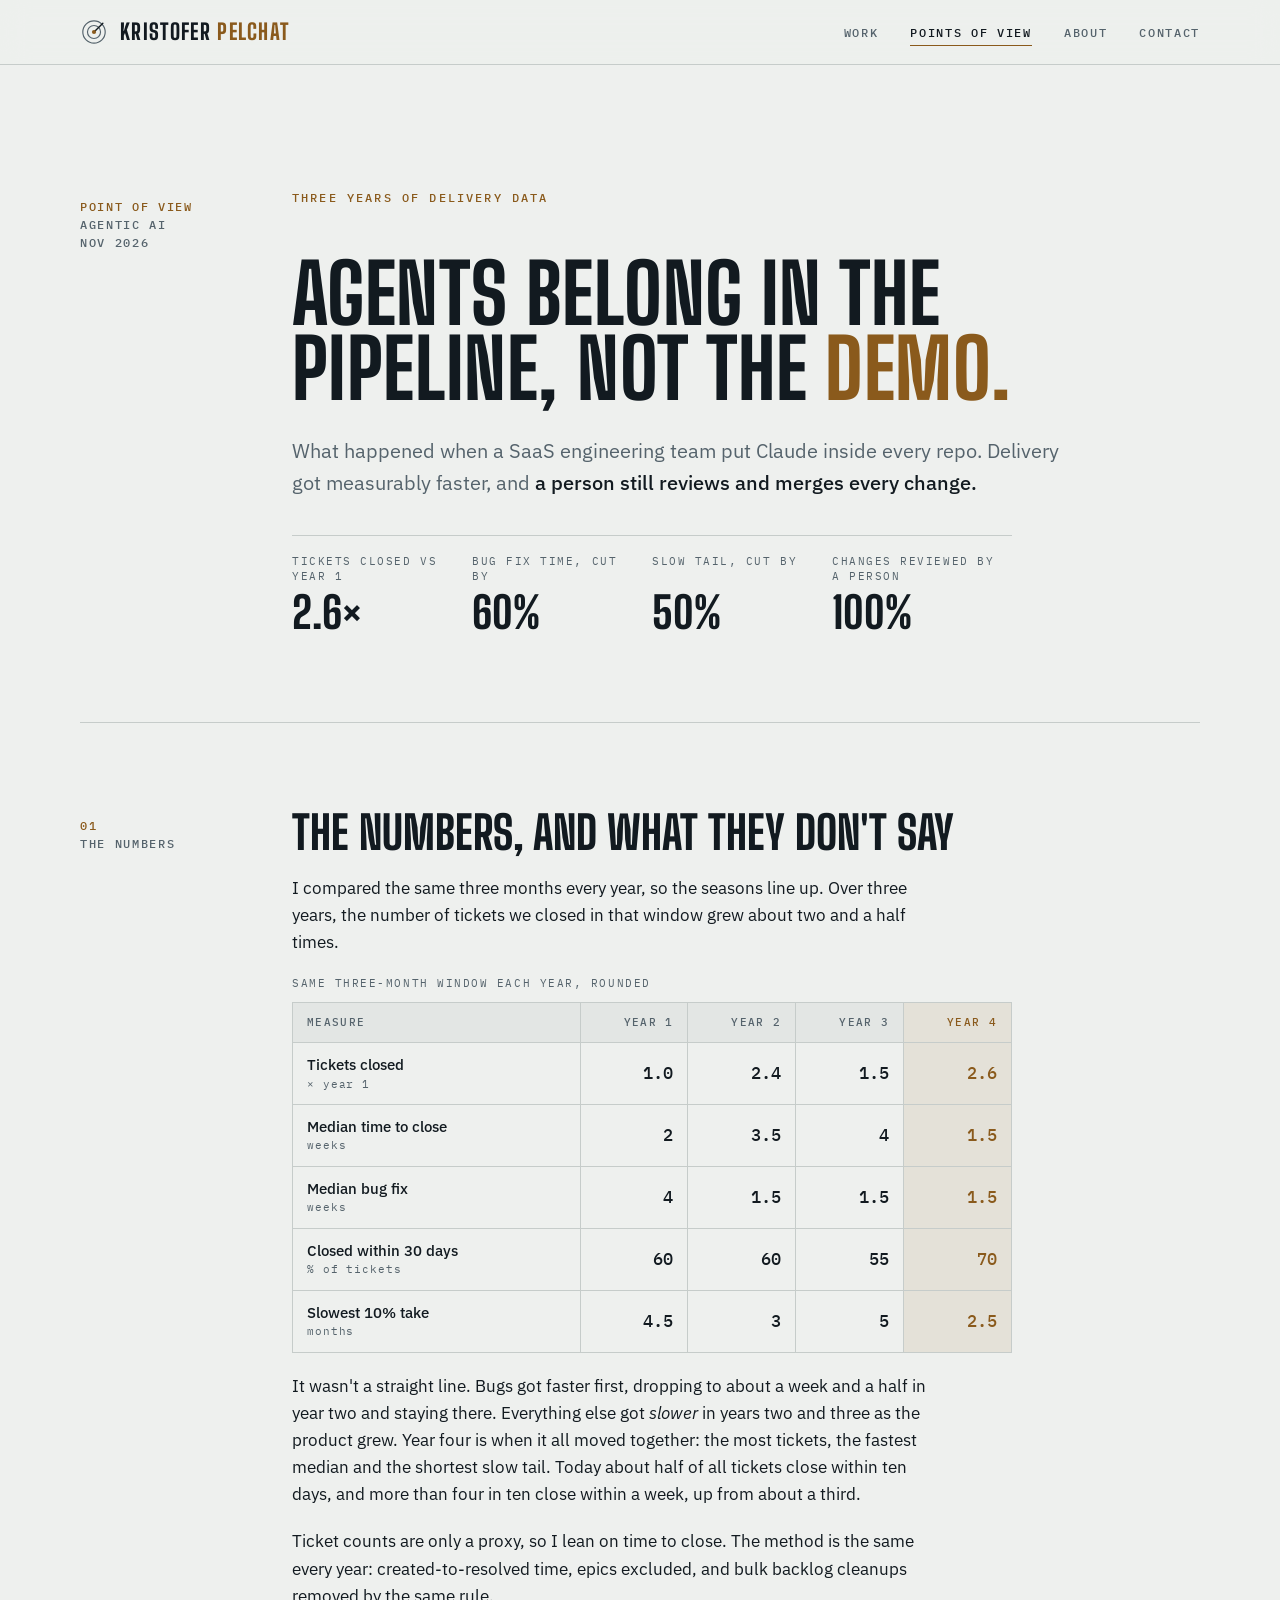
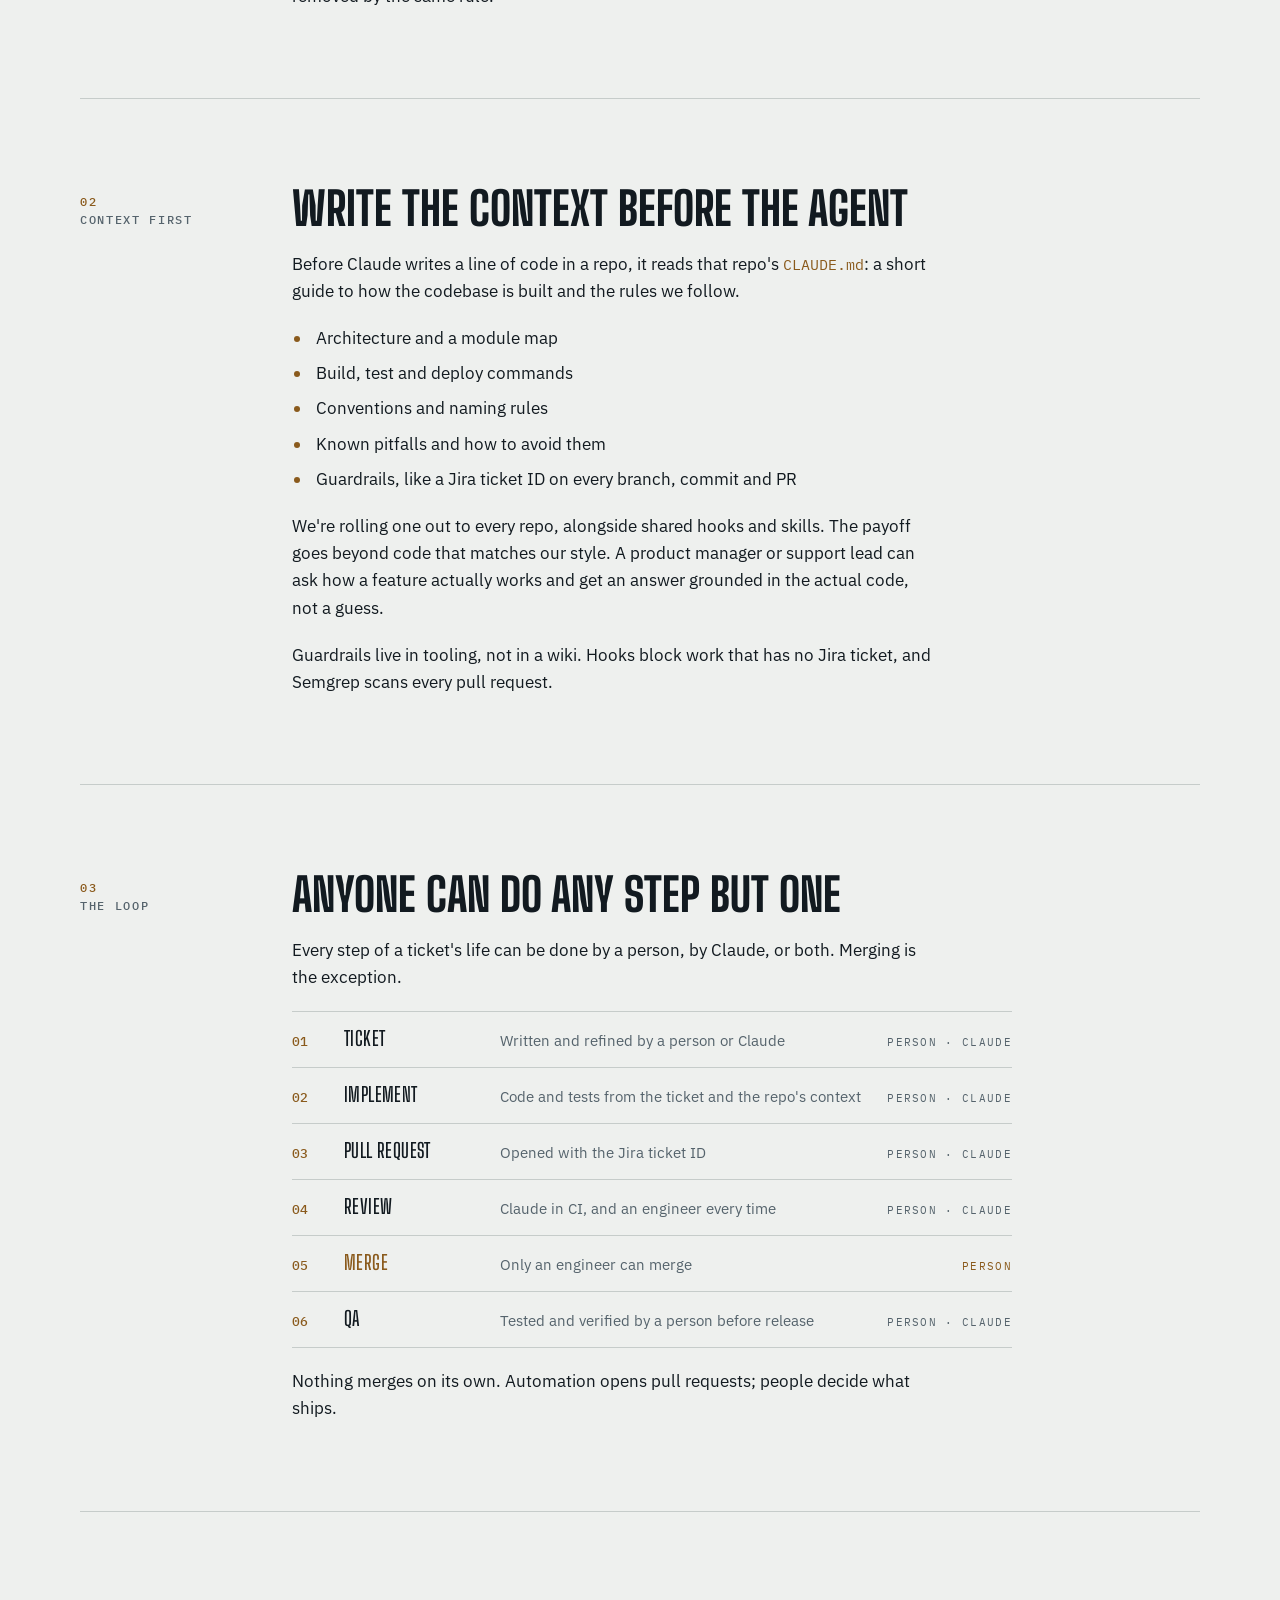
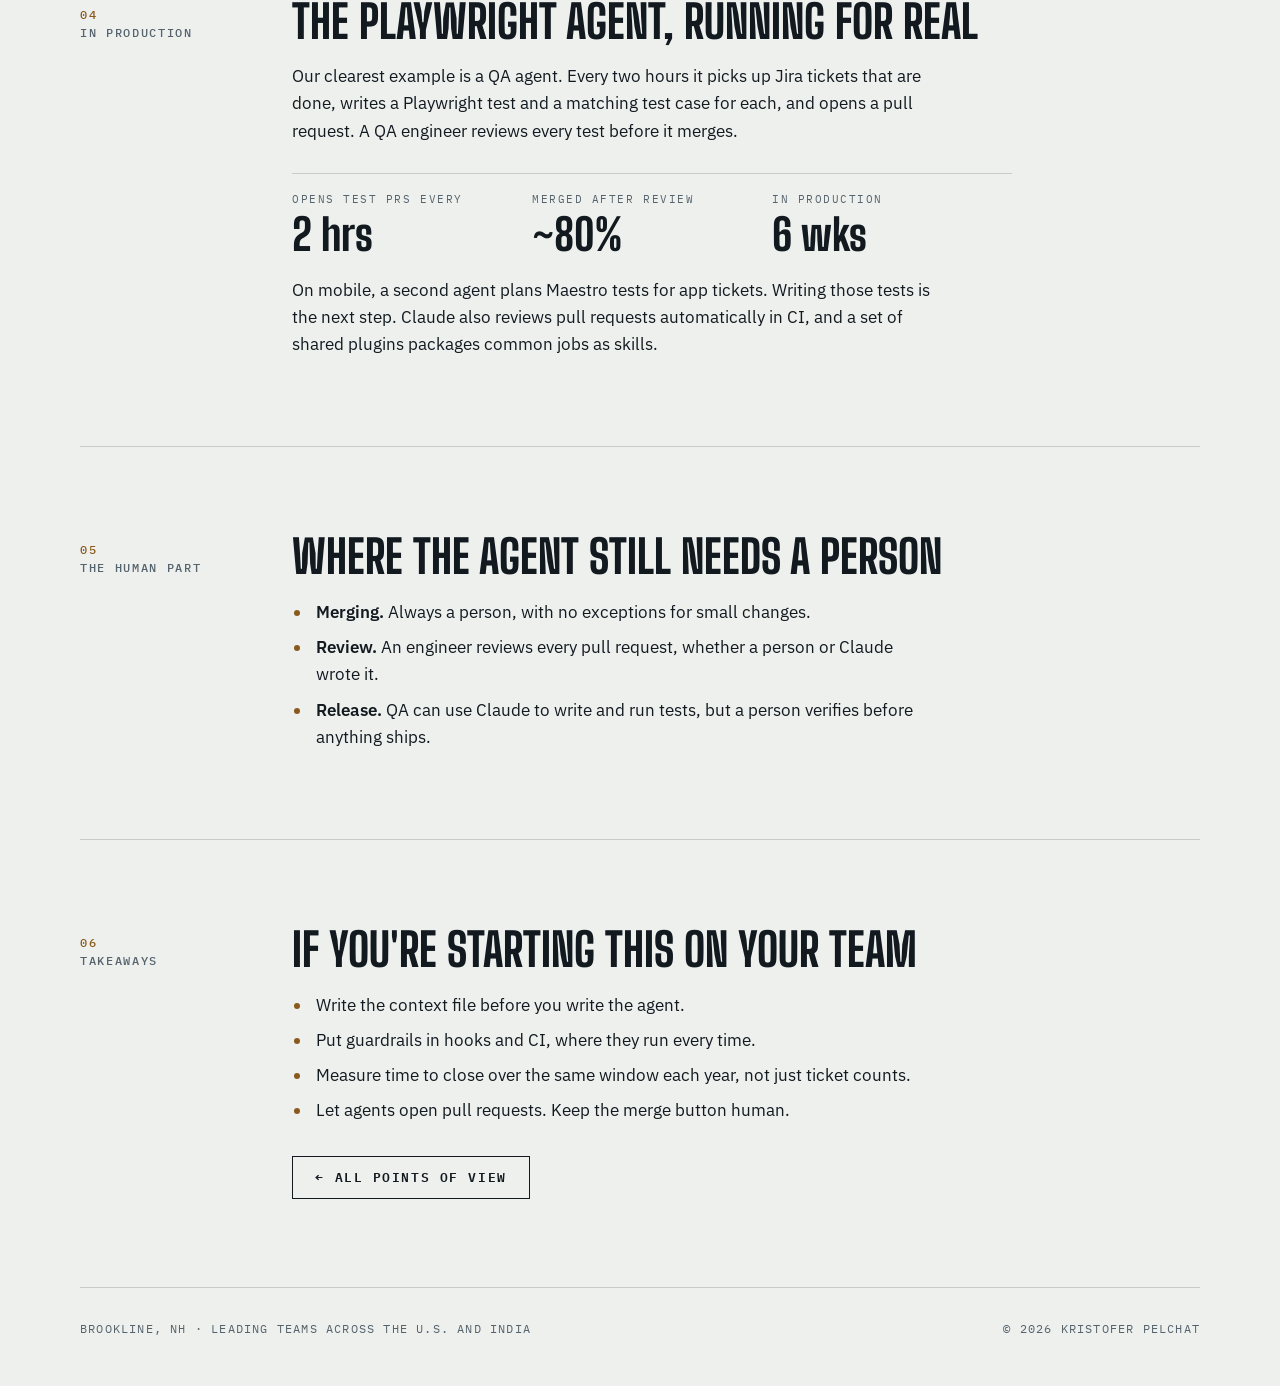
==== commit 88356d6a: "Clean up the numbers table on the agents point of view" ====
--- a/pov/agents-in-the-pipeline.html
+++ b/pov/agents-in-the-pipeline.html
@@ -78,13 +78,13 @@
         <div class="table-wrap" role="region" aria-labelledby="cap-fall" tabindex="0">
           <table class="data">
             <caption id="cap-fall">Same three-month window each year, rounded</caption>
-            <thead><tr><th scope="col"><span class="sr">Measure</span></th><th scope="col">Year 1</th><th scope="col">Year 2</th><th scope="col">Year 3</th><th scope="col">Year 4</th></tr></thead>
+            <thead><tr><th scope="col">Measure</th><th scope="col">Year 1</th><th scope="col">Year 2</th><th scope="col">Year 3</th><th scope="col" class="hi">Year 4</th></tr></thead>
             <tbody>
-              <tr><th scope="row">Tickets closed, vs year 1</th><td>1×</td><td>2.4×</td><td>1.5×</td><td class="hi">2.6×</td></tr>
-              <tr><th scope="row">Median time to close</th><td>2 wks</td><td>3.5 wks</td><td>4 wks</td><td class="hi">1.5 wks</td></tr>
-              <tr><th scope="row">Median bug fix</th><td>4 wks</td><td>1.5 wks</td><td>1.5 wks</td><td class="hi">1.5 wks</td></tr>
-              <tr><th scope="row">Closed within 30 days</th><td>60%</td><td>60%</td><td>55%</td><td class="hi">70%</td></tr>
-              <tr><th scope="row">Slowest 10% take</th><td>4.5 mo</td><td>3 mo</td><td>5 mo</td><td class="hi">2.5 mo</td></tr>
+              <tr><th scope="row">Tickets closed<span class="unit">× year 1</span></th><td>1.0</td><td>2.4</td><td>1.5</td><td class="hi">2.6</td></tr>
+              <tr><th scope="row">Median time to close<span class="unit">weeks</span></th><td>2</td><td>3.5</td><td>4</td><td class="hi">1.5</td></tr>
+              <tr><th scope="row">Median bug fix<span class="unit">weeks</span></th><td>4</td><td>1.5</td><td>1.5</td><td class="hi">1.5</td></tr>
+              <tr><th scope="row">Closed within 30 days<span class="unit">% of tickets</span></th><td>60</td><td>60</td><td>55</td><td class="hi">70</td></tr>
+              <tr><th scope="row">Slowest 10% take<span class="unit">months</span></th><td>4.5</td><td>3</td><td>5</td><td class="hi">2.5</td></tr>
             </tbody>
           </table>
         </div>
--- a/styles.css
+++ b/styles.css
@@ -148,14 +148,22 @@
 .prose ul li + li { margin-top: 8px; }
 .prose strong { font-weight: 600; }
 .prose code { font: 400 .88em var(--mono); color: var(--accent); }
-.sr { position: absolute; width: 1px; height: 1px; overflow: hidden; clip-path: inset(50%); white-space: nowrap; }
 .table-wrap { overflow-x: auto; max-width: 720px; }
-.data { width: 100%; border-collapse: collapse; font: 400 14px/1.4 var(--mono); font-variant-numeric: tabular-nums; }
-.data caption { text-align: left; font-size: 11px; letter-spacing: .14em; text-transform: uppercase; color: var(--muted); padding-bottom: 10px; }
-.data th, .data td { padding: 12px 10px; border-bottom: 1px solid var(--rule); text-align: right; }
-.data thead th { font-weight: 500; color: var(--muted); border-top: 1px solid var(--rule); }
-.data tbody th { text-align: left; font-weight: 400; color: var(--muted); padding-left: 0; }
-.data td.hi { color: var(--accent); font-weight: 500; }
+.data { width: 100%; border-collapse: collapse; border: 1px solid var(--rule); font-variant-numeric: tabular-nums; }
+.data caption { text-align: left; font: 400 11px/1.4 var(--mono); letter-spacing: .14em; text-transform: uppercase; color: var(--muted); padding-bottom: 10px; }
+.data th, .data td { padding: 12px 14px; border: 1px solid var(--rule); text-align: right; vertical-align: middle; }
+.data thead th { background: var(--surface); font: 500 11px/1.4 var(--mono); letter-spacing: .12em; text-transform: uppercase; color: var(--muted); white-space: nowrap; }
+.data thead th:first-child, .data tbody th { text-align: left; }
+.data tbody th { font: 500 15px/1.3 var(--body); color: var(--fg); }
+.data .unit { display: block; margin-top: 2px; font: 400 11px/1.4 var(--mono); letter-spacing: .08em; color: var(--muted); }
+.data td { font: 500 17px/1 var(--mono); white-space: nowrap; width: 15%; }
+.data .hi { background: color-mix(in srgb, var(--accent) 10%, transparent); color: var(--accent); }
+@media (max-width: 560px) {
+  .data th, .data td { padding: 10px 8px; }
+  .data tbody th { font-size: 14px; }
+  .data td { font-size: 15px; }
+  .data thead th { letter-spacing: .06em; }
+}
 .flow { list-style: none; margin: 0; padding: 0; counter-reset: flow; border-top: 1px solid var(--rule); max-width: 720px; }
 .flow li { counter-increment: flow; display: grid; grid-template-columns: 36px 140px minmax(0, 1fr) auto; gap: 4px 16px; align-items: baseline; padding-block: 14px; border-bottom: 1px solid var(--rule); }
 .flow li::before { content: counter(flow, decimal-leading-zero); font: 500 13px/1.6 var(--mono); color: var(--accent); }
